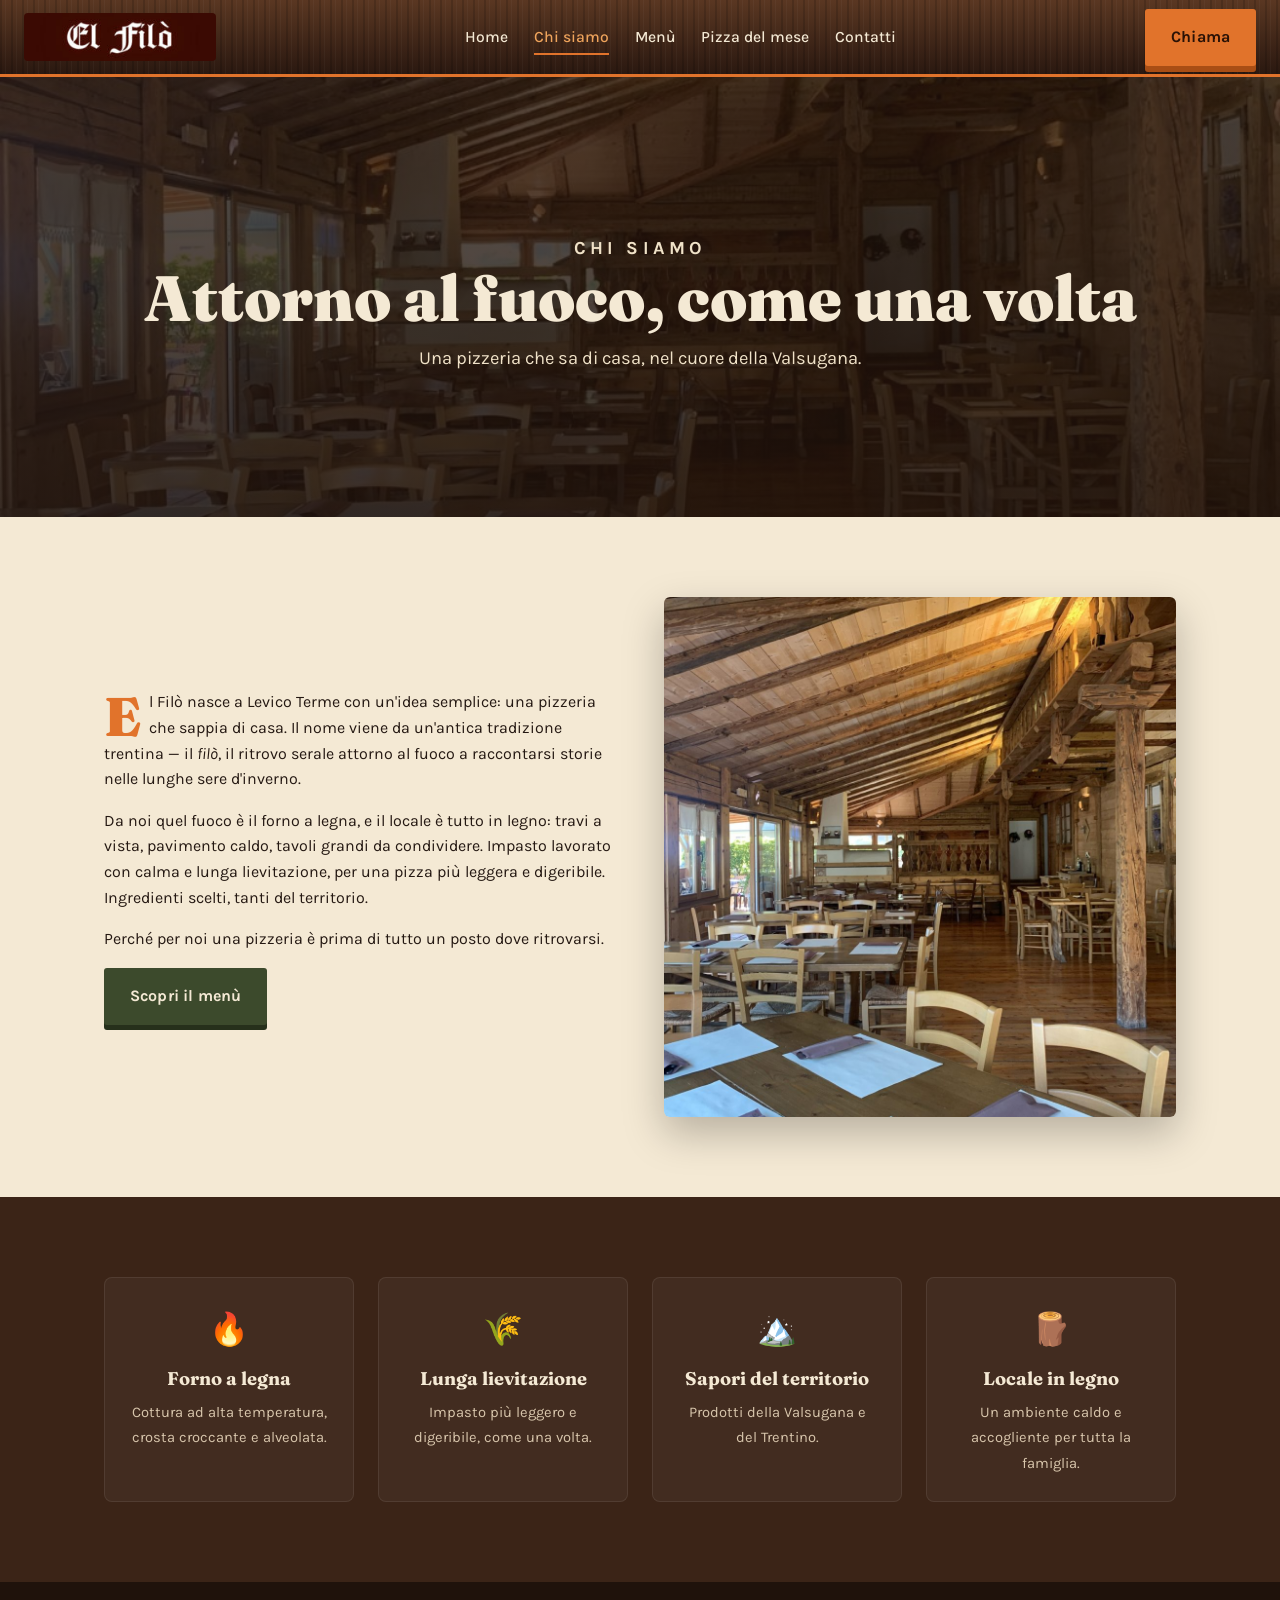
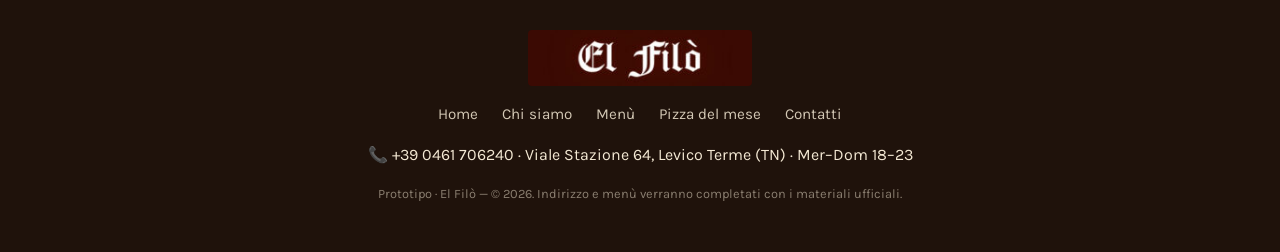
==== chi-siamo.html @ 16a1d9e2 "Sito El Filò: prototipo statico multi-pagina Pizzeria a Levico Terme. 5 pagine (home, chi siamo, men" ====
<!DOCTYPE html>
<html lang="it">
<head>
<meta charset="UTF-8">
<meta name="viewport" content="width=device-width, initial-scale=1.0">
<title>Chi siamo — El Filò, pizzeria a Levico Terme</title>
<meta name="description" content="La storia di El Filò: una pizzeria tutta in legno a Levico Terme, forno a legna e impasto a lunga lievitazione.">
<link rel="icon" href="images/logo.png">
<link rel="preconnect" href="https://fonts.googleapis.com">
<link rel="preconnect" href="https://fonts.gstatic.com" crossorigin>
<link href="https://fonts.googleapis.com/css2?family=Fraunces:ital,opsz,wght@0,9..144,400;0,9..144,600;0,9..144,900;1,9..144,500&family=Karla:wght@400;500;700&family=Caveat:wght@500;700&display=swap" rel="stylesheet">
<link rel="stylesheet" href="styles.css">
</head>
<body>

<header>
  <div class="wood topbar">
    <a class="brand" href="index.html" aria-label="El Filò — home"><img src="images/logo-big.jpg" alt="El Filò"></a>
    <nav class="main" id="menuNav">
      <a href="index.html">Home</a>
      <a href="chi-siamo.html" class="active">Chi siamo</a>
      <a href="menu.html">Menù</a>
      <a href="pizza-del-mese.html">Pizza del mese</a>
      <a href="contatti.html">Contatti</a>
    </nav>
    <div class="nav-tools">
      <a class="btn btn--fire" href="tel:+390461706240">Chiama</a>
      <button class="navtoggle" id="navToggle" aria-label="Apri menù" aria-expanded="false" aria-controls="menuNav">
        <svg viewBox="0 0 24 24" fill="none" stroke="currentColor" stroke-width="2.2"><path d="M3 6h18M3 12h18M3 18h18"/></svg>
      </button>
    </div>
  </div>
</header>

<section class="pagehero" style="background:#1f120b url('images/IMG_9890-scaled.jpg') center/cover no-repeat">
  <div class="wrap">
    <p class="eyebrow eyebrow--light">Chi siamo</p>
    <h1>Attorno al fuoco, come una volta</h1>
    <p>Una pizzeria che sa di casa, nel cuore della Valsugana.</p>
  </div>
</section>

<section>
  <div class="wrap split">
    <div class="story reveal">
      <p class="drop">El Filò nasce a Levico Terme con un'idea semplice: una pizzeria che sappia di casa. Il nome viene da un'antica tradizione trentina — il <em>filò</em>, il ritrovo serale attorno al fuoco a raccontarsi storie nelle lunghe sere d'inverno.</p>
      <p>Da noi quel fuoco è il forno a legna, e il locale è tutto in legno: travi a vista, pavimento caldo, tavoli grandi da condividere. Impasto lavorato con calma e lunga lievitazione, per una pizza più leggera e digeribile. Ingredienti scelti, tanti del territorio.</p>
      <p>Perché per noi una pizzeria è prima di tutto un posto dove ritrovarsi.</p>
      <a class="btn btn--green" href="menu.html">Scopri il menù</a>
    </div>
    <img class="reveal" src="images/IMG_9890-scaled.jpg" alt="La sala interna in legno di El Filò">
  </div>
</section>

<section class="feature-strip">
  <div class="wrap">
    <div class="cards">
      <div class="fcard reveal"><div class="ico">🔥</div><b>Forno a legna</b><span>Cottura ad alta temperatura, crosta croccante e alveolata.</span></div>
      <div class="fcard reveal"><div class="ico">🌾</div><b>Lunga lievitazione</b><span>Impasto più leggero e digeribile, come una volta.</span></div>
      <div class="fcard reveal"><div class="ico">🏔️</div><b>Sapori del territorio</b><span>Prodotti della Valsugana e del Trentino.</span></div>
      <div class="fcard reveal"><div class="ico">🪵</div><b>Locale in legno</b><span>Un ambiente caldo e accogliente per tutta la famiglia.</span></div>
    </div>
  </div>
</section>

<footer>
  <div class="wrap">
    <img src="images/logo-big.jpg" alt="El Filò">
    <nav class="fnav">
      <a href="index.html">Home</a><a href="chi-siamo.html">Chi siamo</a><a href="menu.html">Menù</a>
      <a href="pizza-del-mese.html">Pizza del mese</a><a href="contatti.html">Contatti</a>
    </nav>
    <p style="margin:.5rem 0 0">📞 +39 0461 706240 · Viale Stazione 64, Levico Terme (TN) · Mer–Dom 18–23</p>
    <p class="fine">Prototipo · El Filò — © 2026. Indirizzo e menù verranno completati con i materiali ufficiali.</p>
  </div>
</footer>

<script src="app.js"></script>
</body>
</html>
---- styles.css ----
/* ==========================================================================
   El Filò — foglio di stile condiviso (multi-pagina)
   Palette: marrone/legno ovunque · brace arancio come accento · verde SOLO sui bottoni
   ========================================================================== */
:root{
  --wood-950:#1F120B;
  --wood-900:#2A1810;
  --wood-800:#3B2417;
  --wood-700:#5A3722;   /* crosta */
  --wood-600:#7A4E2E;
  --ember:#E1732B;      /* brace / fuoco del forno */
  --ember-soft:#EFA45C;
  --green-btn:#3C4A2C;      /* verde bosco scuro — solo bottoni */
  --green-btn-h:#4C5D38;
  --cream:#F4E9D4;
  --cream-2:#EADCC0;
  --ink:#241812;
  --focus:#F6C177;

  --font-display:"Fraunces",Georgia,serif;
  --font-body:"Karla",system-ui,sans-serif;
  --font-hand:"Caveat",cursive;
  --maxw:1120px;
}

*{box-sizing:border-box}
html{scroll-behavior:smooth}
body{
  margin:0;font-family:var(--font-body);color:var(--ink);
  background:var(--cream);line-height:1.6;-webkit-font-smoothing:antialiased;
}
h1,h2,h3{font-family:var(--font-display);line-height:1.05;margin:0;font-weight:900}
p{margin:0 0 1rem}
a{color:inherit}
img{max-width:100%;display:block}
.wrap{max-width:var(--maxw);margin:0 auto;padding:0 1.5rem}
.eyebrow{font-weight:700;text-transform:uppercase;letter-spacing:.22em;font-size:.72rem;color:var(--ember);margin:0 0 1rem}
.eyebrow--light{color:var(--ember-soft)}

/* wood grain */
.wood{
  background-color:var(--wood-800);
  background-image:
    repeating-linear-gradient(90deg, rgba(0,0,0,.14) 0 2px, rgba(0,0,0,0) 2px 5px,
      rgba(255,255,255,.03) 5px 6px, rgba(0,0,0,0) 6px 11px),
    linear-gradient(180deg, var(--wood-700), var(--wood-900));
}

/* --- Buttons --- */
.btn{
  display:inline-flex;align-items:center;gap:.5rem;font-family:var(--font-body);font-weight:700;font-size:1rem;
  padding:.85rem 1.5rem;border-radius:3px;text-decoration:none;cursor:pointer;border:2px solid transparent;
  transition:transform .15s ease, background .2s ease, box-shadow .2s ease;letter-spacing:.01em;
}
.btn--fire{background:var(--ember);color:#2A1206;box-shadow:0 6px 0 #a94e15}
.btn--fire:hover{transform:translateY(-2px);box-shadow:0 8px 0 #a94e15}
.btn--fire:active{transform:translateY(2px);box-shadow:0 2px 0 #a94e15}
.btn--green{background:var(--green-btn);color:var(--cream);box-shadow:0 5px 0 #26301b}
.btn--green:hover{transform:translateY(-2px);background:var(--green-btn-h);box-shadow:0 7px 0 #26301b}
.btn--green:active{transform:translateY(2px);box-shadow:0 2px 0 #26301b}
.btn--ghost{background:transparent;color:var(--cream);border-color:rgba(244,233,212,.45)}
.btn--ghost:hover{border-color:var(--ember-soft);color:var(--ember-soft)}
a:focus-visible,button:focus-visible,summary:focus-visible{outline:3px solid var(--focus);outline-offset:3px}

/* --- Header --- */
header{position:sticky;top:0;z-index:50}
.topbar{display:flex;align-items:center;justify-content:space-between;gap:1rem;padding:.55rem 1.5rem;border-bottom:3px solid var(--ember)}
.brand{display:flex;align-items:center;gap:.7rem;text-decoration:none}
.brand img{height:48px;width:auto;border-radius:4px}
nav.main{display:flex;align-items:center;gap:1.6rem}
nav.main a{color:var(--cream);text-decoration:none;font-weight:500;font-size:.98rem;position:relative;padding:.2rem 0}
nav.main a::after{content:"";position:absolute;left:0;bottom:-2px;width:0;height:2px;background:var(--ember);transition:width .2s}
nav.main a:hover::after,nav.main a.active::after{width:100%}
nav.main a.active{color:var(--ember-soft)}
.nav-tools{display:flex;align-items:center;gap:.9rem}
.navtoggle{display:none;background:none;border:0;color:var(--cream);cursor:pointer;padding:.4rem}
.navtoggle svg{width:28px;height:28px}

/* --- Generic section --- */
section{padding:5rem 0}
.section-head{max-width:62ch;margin-bottom:2.6rem}
.section-head h2{font-size:clamp(2rem,4.5vw,3rem)}
.section-head p{font-size:1.1rem;margin-top:.8rem;color:#5c4535}

/* --- Page hero (interne) --- */
.pagehero{position:relative;color:var(--cream);text-align:center;overflow:hidden}
.pagehero::before{content:"";position:absolute;inset:0;background:linear-gradient(180deg,rgba(31,18,11,.72),rgba(31,18,11,.86))}
.pagehero .wrap{position:relative;z-index:1;padding:4rem 1.5rem}
.pagehero h1{font-size:clamp(2.6rem,6vw,4rem)}
.pagehero p{font-size:1.15rem;color:#f0e2c8;margin:.8rem 0 0}

/* --- Home hero (foto) --- */
.hero{position:relative;color:var(--cream);overflow:hidden;min-height:88vh;display:flex;align-items:flex-end}
.hero::before{content:"";position:absolute;inset:0;
  background:linear-gradient(180deg, rgba(31,18,11,.55) 0%, rgba(31,18,11,.35) 40%, rgba(31,18,11,.92) 100%)}
.hero-inner{position:relative;z-index:2;width:100%;padding-bottom:3.5rem}
.hero .logo-big{height:120px;width:auto;margin-bottom:1.2rem;filter:drop-shadow(0 6px 18px rgba(0,0,0,.6))}
.hero h1{font-size:clamp(2.4rem,6vw,4.4rem);max-width:16ch;letter-spacing:-.01em}
.hero h1 em{color:var(--ember-soft);font-style:italic;font-weight:500}
.hero .lead{font-size:1.2rem;max-width:42ch;color:#f0e2c8;margin-top:1rem}
.hero-cta{display:flex;flex-wrap:wrap;gap:.9rem;margin-top:1.8rem}

/* --- Fascia info: orari + posizione GRANDI --- */
.info-band{background:var(--wood-900);color:var(--cream);padding:0}
.info-band .grid{display:grid;grid-template-columns:1.1fr 1fr;gap:0}
.info-col{padding:3.2rem clamp(1.5rem,5vw,3.5rem)}
.info-col + .info-col{border-left:1px solid rgba(255,255,255,.08)}
.info-col h2{font-size:clamp(1.8rem,4vw,2.4rem);color:var(--ember-soft);margin-bottom:1.2rem}
.hours-big{display:grid;gap:.15rem;font-size:1.35rem}
.hours-big .row{display:flex;justify-content:space-between;gap:1.5rem;padding:.55rem 0;border-bottom:1px solid rgba(255,255,255,.1)}
.hours-big .row:last-child{border-bottom:0}
.hours-big .row.closed{color:#b79b81}
.hours-big .row b{font-family:var(--font-display);font-weight:600;white-space:nowrap}
.hours-big .row .open{color:#fff}
.place-big{font-size:1.5rem;line-height:1.5}
.place-big .name{font-family:var(--font-display);font-size:2rem;color:#fff;display:block;margin-bottom:.3rem}
.place-big a{color:var(--ember-soft);font-weight:700;text-decoration:none}
.place-big a:hover{text-decoration:underline}
.place-actions{display:flex;flex-wrap:wrap;gap:.8rem;margin-top:1.5rem}

/* --- Chi siamo (marrone, niente verde) --- */
.split{display:grid;grid-template-columns:1fr 1fr;gap:3rem;align-items:center}
.split img{border-radius:6px;box-shadow:0 16px 40px rgba(0,0,0,.25);width:100%;height:100%;object-fit:cover;max-height:520px}
.story .drop::first-letter{font-family:var(--font-display);font-weight:900;font-size:3.4rem;float:left;line-height:.8;padding:.35rem .5rem .1rem 0;color:var(--ember)}
.feature-strip{background:var(--wood-800);color:var(--cream)}
.feature-strip .cards{display:grid;grid-template-columns:repeat(4,1fr);gap:1.5rem}
.fcard{background:rgba(255,255,255,.04);border:1px solid rgba(255,255,255,.08);border-radius:8px;padding:1.6rem;text-align:center}
.fcard .ico{font-size:2rem}
.fcard b{font-family:var(--font-display);font-size:1.15rem;display:block;margin:.6rem 0 .3rem}
.fcard span{font-size:.92rem;color:#d8c6ac}

/* --- Menu --- */
.menu-note{display:inline-block;font-family:var(--font-hand);font-size:1.3rem;color:var(--wood-700);
  background:var(--cream-2);border:1px dashed var(--wood-600);border-radius:4px;padding:.2rem .8rem;margin-bottom:1.4rem}
.menu-cats{display:grid;grid-template-columns:repeat(2,1fr);gap:2.5rem 3.5rem}
.cat h3{font-size:1.5rem;color:var(--wood-800);display:flex;align-items:baseline;gap:.7rem;padding-bottom:.6rem;border-bottom:2px solid var(--wood-600)}
.cat h3 span{font-family:var(--font-body);font-size:.7rem;letter-spacing:.2em;text-transform:uppercase;color:var(--ember);font-weight:700}
.dish{display:flex;justify-content:space-between;gap:1rem;align-items:baseline;padding:.85rem 0;border-bottom:1px dotted rgba(90,55,34,.35)}
.dish:last-child{border-bottom:0}
.dish-name{font-weight:700;color:var(--ink)}
.dish-desc{display:block;font-weight:400;font-size:.9rem;color:#6a5240;margin-top:.15rem}
.dish-price{font-family:var(--font-display);font-weight:600;color:var(--wood-800);white-space:nowrap;font-size:1.1rem}

/* --- Pizza del mese (lavagna) --- */
.board-wrap{background:var(--wood-900)}
.board{max-width:820px;margin:0 auto;position:relative;background:#20342a;
  background-image:radial-gradient(circle at 30% 20%, rgba(255,255,255,.04), transparent 40%),
                   radial-gradient(circle at 80% 70%, rgba(255,255,255,.03), transparent 40%);
  border:14px solid #4a3021;border-radius:8px;
  box-shadow:0 24px 60px rgba(0,0,0,.6), inset 0 0 60px rgba(0,0,0,.5);padding:3rem 2.5rem;text-align:center;color:#f3ead6}
.board .chalk-eyebrow{font-family:var(--font-hand);font-size:1.6rem;color:var(--ember-soft)}
.board h2{font-family:var(--font-hand);font-weight:700;font-size:clamp(2.6rem,7vw,4.2rem);color:#fff;margin:.3rem 0 .2rem}
.board .price-tag{font-family:var(--font-hand);font-size:2.2rem;color:var(--ember-soft)}
.board .ingredients{font-family:var(--font-hand);font-size:1.45rem;max-width:36ch;margin:1rem auto 0;color:#e9e0cc;line-height:1.4}
.board .frame-note{margin-top:1.6rem;font-size:.8rem;letter-spacing:.15em;text-transform:uppercase;color:rgba(243,234,214,.5)}
.pdm-photo{max-width:460px;margin:2.5rem auto 0;border-radius:8px;overflow:hidden;border:6px solid var(--wood-700);box-shadow:0 16px 40px rgba(0,0,0,.5)}

/* --- Contatti --- */
.contact-grid{display:grid;grid-template-columns:1fr 1fr;gap:3rem}
.info-list{display:grid;gap:1.3rem}
.info-item{display:flex;gap:.9rem;align-items:flex-start}
.info-item .ico{font-size:1.4rem}
.info-item b{font-family:var(--font-display);font-size:1.15rem}
.info-item a{color:var(--wood-800);font-weight:700;text-decoration:none}
.info-item a:hover{color:var(--ember)}
.socials{display:flex;gap:.8rem;margin-top:.4rem}
.socials a{width:46px;height:46px;border-radius:6px;display:grid;place-items:center;background:var(--wood-800);color:var(--cream);text-decoration:none;font-weight:700;transition:background .2s}
.socials a:hover{background:var(--ember)}
.map-embed{width:100%;height:340px;border:0;border-radius:8px;filter:sepia(.15) saturate(1.05)}

/* --- Footer --- */
footer{background:var(--wood-950);color:var(--cream);padding:3rem 0 2rem;text-align:center}
footer img{height:56px;width:auto;margin:0 auto 1rem;border-radius:4px}
footer .fnav{display:flex;gap:1.5rem;justify-content:center;flex-wrap:wrap;margin:1rem 0;font-size:.95rem}
footer .fnav a{color:var(--cream);text-decoration:none;opacity:.85}
footer .fnav a:hover{color:var(--ember-soft);opacity:1}
footer .fine{font-size:.8rem;opacity:.5;margin-top:1rem}

/* reveal */
.reveal{opacity:0;transform:translateY(24px);transition:opacity .7s ease, transform .7s ease}
.reveal.in{opacity:1;transform:none}

/* --- Responsive --- */
@media(max-width:860px){
  nav.main{position:absolute;top:100%;left:0;right:0;flex-direction:column;align-items:stretch;gap:0;
    background:var(--wood-900);border-bottom:3px solid var(--ember);max-height:0;overflow:hidden;transition:max-height .3s ease}
  nav.main.open{max-height:360px}
  nav.main a{padding:1rem 1.5rem;border-top:1px solid rgba(255,255,255,.08)}
  nav.main a::after{display:none}
  .navtoggle{display:block}
  .info-band .grid{grid-template-columns:1fr}
  .info-col + .info-col{border-left:0;border-top:1px solid rgba(255,255,255,.08)}
  .split,.menu-cats,.contact-grid{grid-template-columns:1fr;gap:2rem}
  .feature-strip .cards{grid-template-columns:1fr 1fr}
  section{padding:3.6rem 0}
  .hero{min-height:78vh}
}
@media(max-width:480px){
  .feature-strip .cards{grid-template-columns:1fr}
  .hours-big{font-size:1.15rem}
}
@media(prefers-reduced-motion:reduce){
  *{scroll-behavior:auto}
  .reveal{opacity:1;transform:none;transition:none}
}
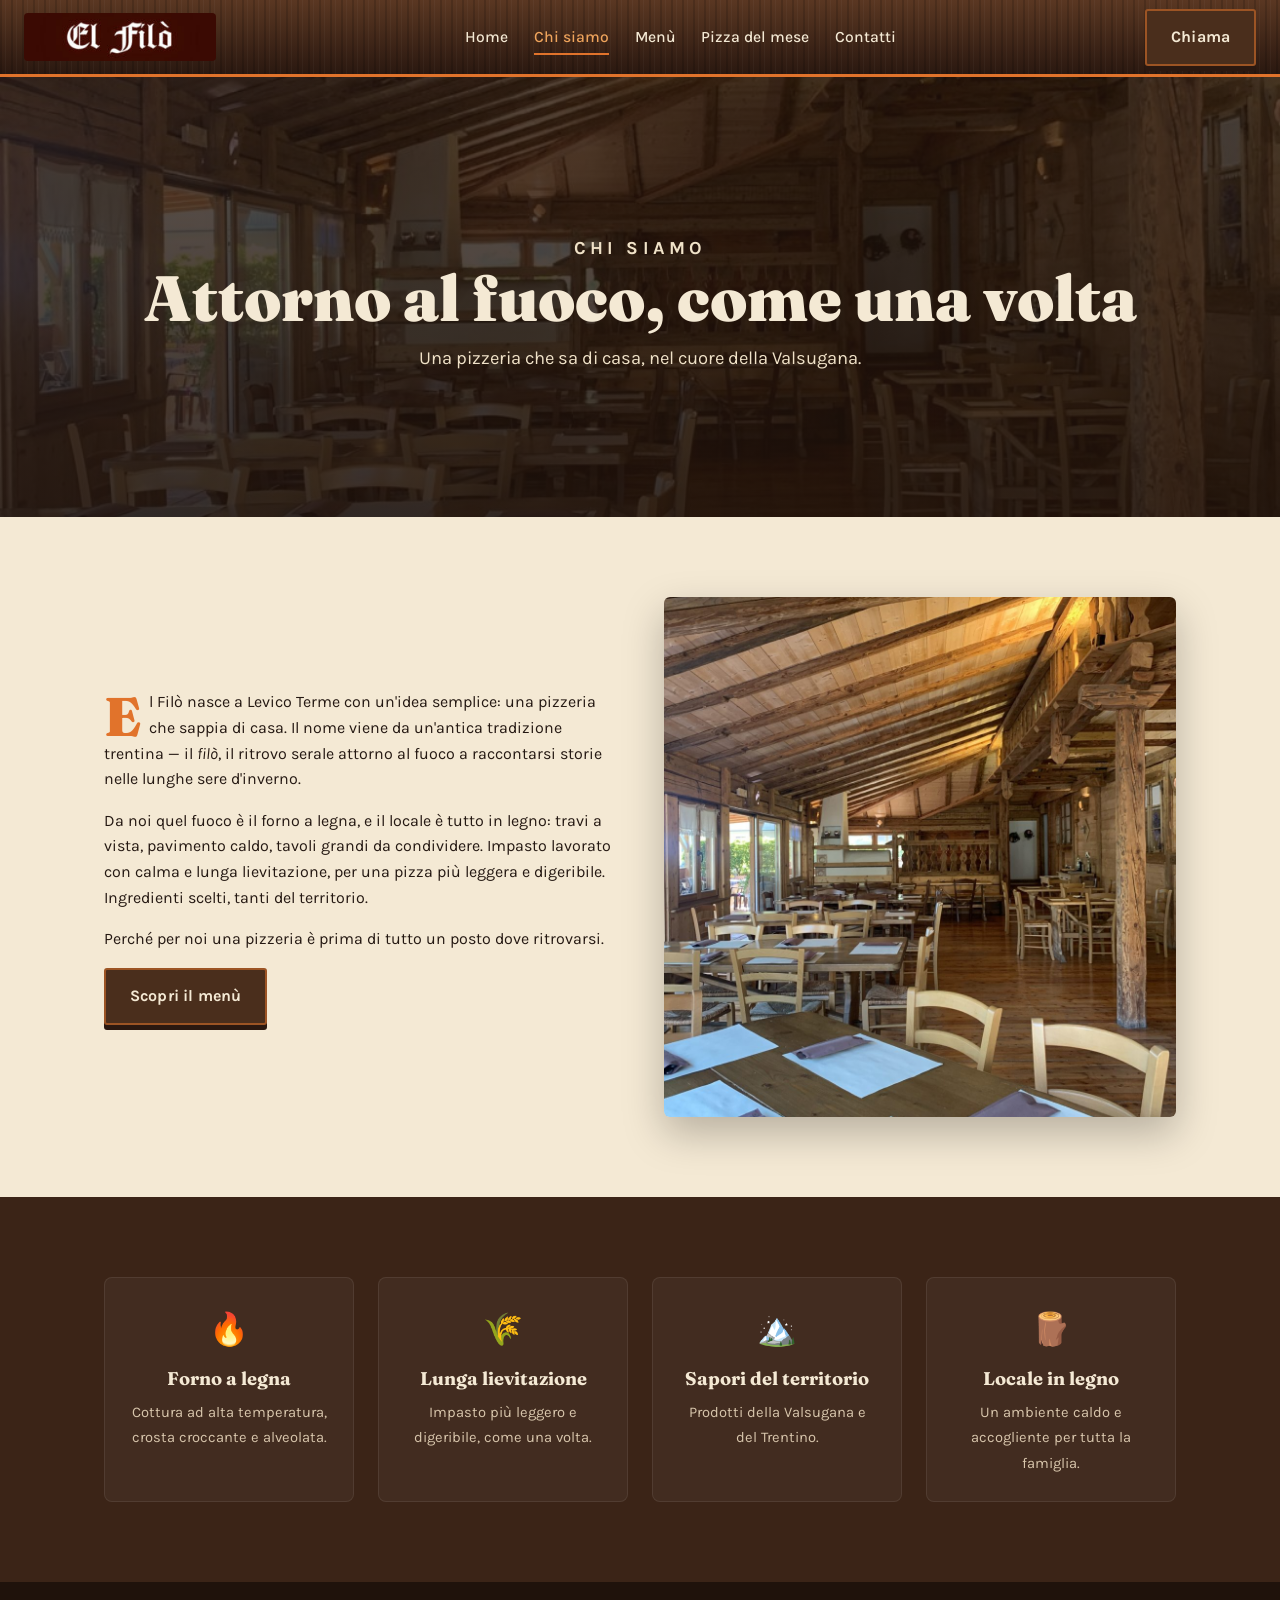
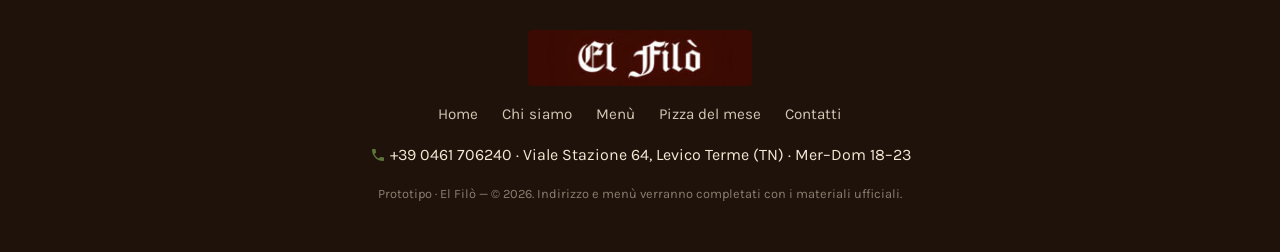
==== commit c257e0c1: "Bottoni marrone scuro, icone verde bosco al posto delle emoji, menu a tendina con pizze speciali rea" ====
--- a/chi-siamo.html
+++ b/chi-siamo.html
@@ -70,7 +70,7 @@
       <a href="index.html">Home</a><a href="chi-siamo.html">Chi siamo</a><a href="menu.html">Menù</a>
       <a href="pizza-del-mese.html">Pizza del mese</a><a href="contatti.html">Contatti</a>
     </nav>
-    <p style="margin:.5rem 0 0">📞 +39 0461 706240 · Viale Stazione 64, Levico Terme (TN) · Mer–Dom 18–23</p>
+    <p style="margin:.5rem 0 0"><span class="ic ic-phone"></span> +39 0461 706240 · Viale Stazione 64, Levico Terme (TN) · Mer–Dom 18–23</p>
     <p class="fine">Prototipo · El Filò — © 2026. Indirizzo e menù verranno completati con i materiali ufficiali.</p>
   </div>
 </footer>
--- a/styles.css
+++ b/styles.css
@@ -12,6 +12,10 @@
   --ember-soft:#EFA45C;
   --green-btn:#3C4A2C;      /* verde bosco scuro — solo bottoni */
   --green-btn-h:#4C5D38;
+  --btn:#4A2E1C;            /* marrone scuro — bottoni azione (Chiama/Menù/Prenota) */
+  --btn-h:#5E3A22;
+  --btn-sh:#2A1810;
+  --green-ico:#5E7539;      /* verde bosco — icone (telefono, orari, luogo) */
   --cream:#F4E9D4;
   --cream-2:#EADCC0;
   --ink:#241812;
@@ -52,15 +56,22 @@
   padding:.85rem 1.5rem;border-radius:3px;text-decoration:none;cursor:pointer;border:2px solid transparent;
   transition:transform .15s ease, background .2s ease, box-shadow .2s ease;letter-spacing:.01em;
 }
-.btn--fire{background:var(--ember);color:#2A1206;box-shadow:0 6px 0 #a94e15}
-.btn--fire:hover{transform:translateY(-2px);box-shadow:0 8px 0 #a94e15}
-.btn--fire:active{transform:translateY(2px);box-shadow:0 2px 0 #a94e15}
-.btn--green{background:var(--green-btn);color:var(--cream);box-shadow:0 5px 0 #26301b}
-.btn--green:hover{transform:translateY(-2px);background:var(--green-btn-h);box-shadow:0 7px 0 #26301b}
-.btn--green:active{transform:translateY(2px);box-shadow:0 2px 0 #26301b}
+/* Bottoni azione: marrone scuro uniforme, sottile bordo brace per staccare su legno e crema */
+.btn--fire,.btn--green{background:var(--btn);color:var(--cream);border-color:rgba(225,115,43,.55);box-shadow:0 5px 0 var(--btn-sh)}
+.btn--fire:hover,.btn--green:hover{transform:translateY(-2px);background:var(--btn-h);border-color:var(--ember);box-shadow:0 7px 0 var(--btn-sh)}
+.btn--fire:active,.btn--green:active{transform:translateY(2px);box-shadow:0 2px 0 var(--btn-sh)}
 .btn--ghost{background:transparent;color:var(--cream);border-color:rgba(244,233,212,.45)}
 .btn--ghost:hover{border-color:var(--ember-soft);color:var(--ember-soft)}
 a:focus-visible,button:focus-visible,summary:focus-visible{outline:3px solid var(--focus);outline-offset:3px}
+
+/* --- Icone verde bosco (rimpiazzano le emoji colorate) --- */
+.ic{display:inline-block;width:1em;height:1em;vertical-align:-.14em;flex:none;background:var(--green-ico);
+  -webkit-mask:center/contain no-repeat;mask:center/contain no-repeat}
+.ic-phone{-webkit-mask-image:url("data:image/svg+xml,%3Csvg xmlns='http://www.w3.org/2000/svg' viewBox='0 0 24 24'%3E%3Cpath d='M6.62 10.79c1.44 2.83 3.76 5.14 6.59 6.59l2.2-2.2c.27-.27.67-.36 1.02-.24 1.12.37 2.33.57 3.57.57.55 0 1 .45 1 1V20c0 .55-.45 1-1 1-9.39 0-17-7.61-17-17 0-.55.45-1 1-1h3.5c.55 0 1 .45 1 1 0 1.25.2 2.45.57 3.57.11.35.03.74-.25 1.02l-2.2 2.2z'/%3E%3C/svg%3E");mask-image:url("data:image/svg+xml,%3Csvg xmlns='http://www.w3.org/2000/svg' viewBox='0 0 24 24'%3E%3Cpath d='M6.62 10.79c1.44 2.83 3.76 5.14 6.59 6.59l2.2-2.2c.27-.27.67-.36 1.02-.24 1.12.37 2.33.57 3.57.57.55 0 1 .45 1 1V20c0 .55-.45 1-1 1-9.39 0-17-7.61-17-17 0-.55.45-1 1-1h3.5c.55 0 1 .45 1 1 0 1.25.2 2.45.57 3.57.11.35.03.74-.25 1.02l-2.2 2.2z'/%3E%3C/svg%3E")}
+.ic-clock{-webkit-mask-image:url("data:image/svg+xml,%3Csvg xmlns='http://www.w3.org/2000/svg' viewBox='0 0 24 24'%3E%3Cpath d='M11.99 2C6.47 2 2 6.48 2 12s4.47 10 9.99 10C17.52 22 22 17.52 22 12S17.52 2 11.99 2zM12 20c-4.42 0-8-3.58-8-8s3.58-8 8-8 8 3.58 8 8-3.58 8-8 8zm.5-13H11v6l5.25 3.15.75-1.23-4.5-2.67z'/%3E%3C/svg%3E");mask-image:url("data:image/svg+xml,%3Csvg xmlns='http://www.w3.org/2000/svg' viewBox='0 0 24 24'%3E%3Cpath d='M11.99 2C6.47 2 2 6.48 2 12s4.47 10 9.99 10C17.52 22 22 17.52 22 12S17.52 2 11.99 2zM12 20c-4.42 0-8-3.58-8-8s3.58-8 8-8 8 3.58 8 8-3.58 8-8 8zm.5-13H11v6l5.25 3.15.75-1.23-4.5-2.67z'/%3E%3C/svg%3E")}
+.ic-pin{-webkit-mask-image:url("data:image/svg+xml,%3Csvg xmlns='http://www.w3.org/2000/svg' viewBox='0 0 24 24'%3E%3Cpath d='M12 2C8.13 2 5 5.13 5 9c0 5.25 7 13 7 13s7-7.75 7-13c0-3.87-3.13-7-7-7zm0 9.5a2.5 2.5 0 0 1 0-5 2.5 2.5 0 0 1 0 5z'/%3E%3C/svg%3E");mask-image:url("data:image/svg+xml,%3Csvg xmlns='http://www.w3.org/2000/svg' viewBox='0 0 24 24'%3E%3Cpath d='M12 2C8.13 2 5 5.13 5 9c0 5.25 7 13 7 13s7-7.75 7-13c0-3.87-3.13-7-7-7zm0 9.5a2.5 2.5 0 0 1 0-5 2.5 2.5 0 0 1 0 5z'/%3E%3C/svg%3E")}
+.ic-chat{-webkit-mask-image:url("data:image/svg+xml,%3Csvg xmlns='http://www.w3.org/2000/svg' viewBox='0 0 24 24'%3E%3Cpath d='M20 2H4c-1.1 0-2 .9-2 2v18l4-4h14c1.1 0 2-.9 2-2V4c0-1.1-.9-2-2-2z'/%3E%3C/svg%3E");mask-image:url("data:image/svg+xml,%3Csvg xmlns='http://www.w3.org/2000/svg' viewBox='0 0 24 24'%3E%3Cpath d='M20 2H4c-1.1 0-2 .9-2 2v18l4-4h14c1.1 0 2-.9 2-2V4c0-1.1-.9-2-2-2z'/%3E%3C/svg%3E")}
+.ic--head{width:1.05em;height:1.05em;margin-right:.15em}
 
 /* --- Header --- */
 header{position:sticky;top:0;z-index:50}
@@ -141,6 +152,24 @@
 .dish-desc{display:block;font-weight:400;font-size:.9rem;color:#6a5240;margin-top:.15rem}
 .dish-price{font-family:var(--font-display);font-weight:600;color:var(--wood-800);white-space:nowrap;font-size:1.1rem}
 
+/* --- Menu a tendina (accordion) --- */
+.menu-acc{max-width:860px;margin:0 auto;display:grid;gap:1rem}
+.acc{background:var(--cream-2);border:1px solid var(--wood-600);border-radius:8px;overflow:hidden}
+.acc>summary{list-style:none;cursor:pointer;display:flex;align-items:center;gap:.9rem;
+  padding:1.05rem 1.4rem;font-family:var(--font-display);font-weight:900;font-size:clamp(1.2rem,3vw,1.5rem);color:var(--wood-800)}
+.acc>summary::-webkit-details-marker{display:none}
+.acc>summary .lbl{flex:1}
+.acc>summary .tag{font-family:var(--font-body);font-size:.66rem;letter-spacing:.16em;text-transform:uppercase;font-weight:700;
+  color:var(--ember);white-space:nowrap}
+.acc>summary .tag--soon{color:#8a6f57}
+.acc>summary .chev{flex:none;color:var(--wood-600);transition:transform .25s ease}
+.acc[open]>summary .chev{transform:rotate(180deg)}
+.acc[open]>summary{border-bottom:2px solid var(--wood-600)}
+.acc-body{padding:.4rem 1.4rem 1.1rem}
+.acc-body .dish:first-child{padding-top:.9rem}
+.acc-note{font-family:var(--font-hand);font-size:1.2rem;color:var(--wood-700);padding:.9rem 0 .2rem}
+.acc-extra{display:block;font-size:.82rem;color:var(--ember);font-weight:700;margin-top:.5rem;letter-spacing:.02em}
+
 /* --- Pizza del mese (lavagna) --- */
 .board-wrap{background:var(--wood-900)}
 .board{max-width:820px;margin:0 auto;position:relative;background:#20342a;
